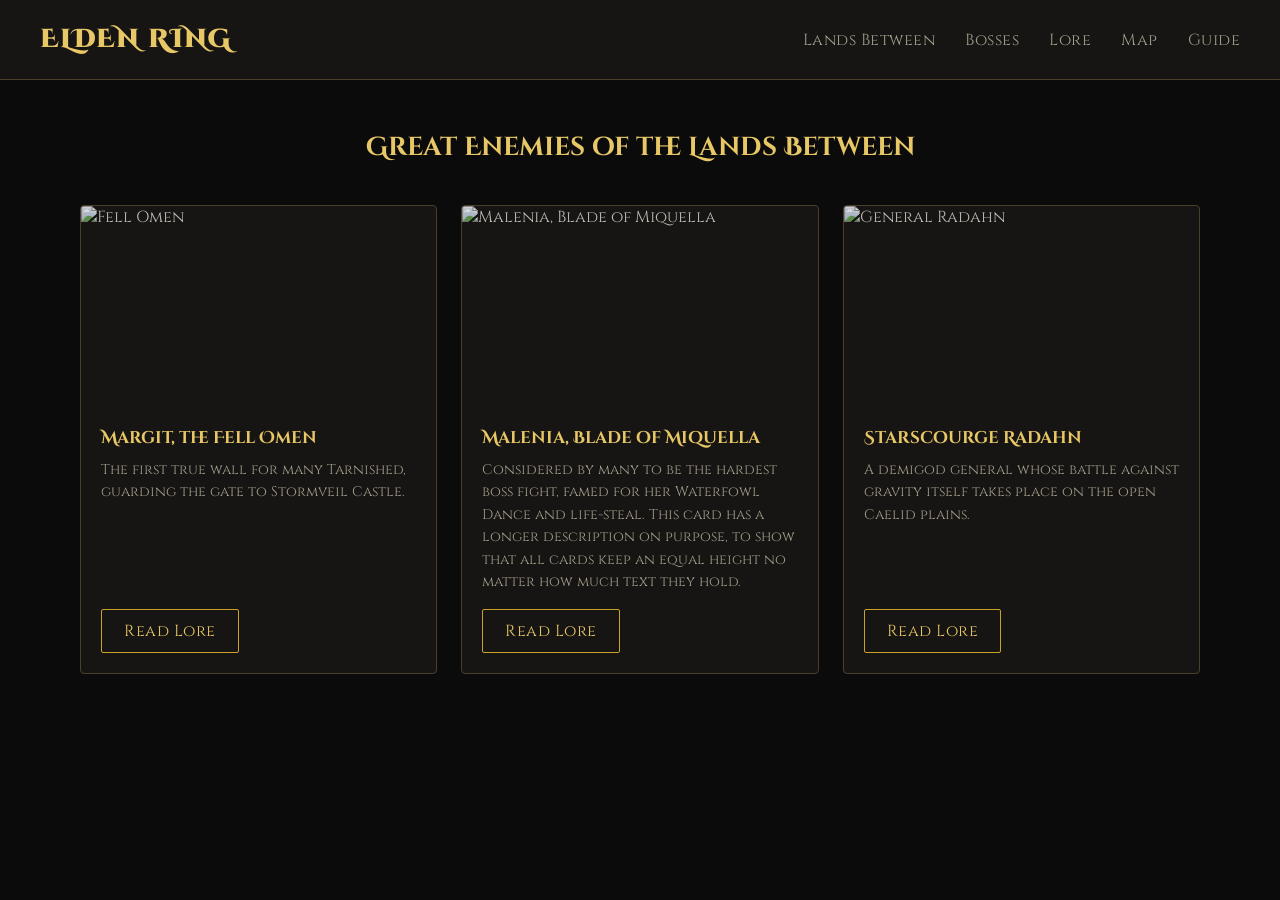
==== part1/index.html @ 5a12318e "WEB assignemnt 2 complete" ====
<!DOCTYPE html>
<html lang="en">
<head>
  <meta charset="UTF-8">
  <meta name="viewport" content="width=device-width, initial-scale=1.0">
  <title>Part 1 - Flexbox</title>
  <link href="https://fonts.googleapis.com/css2?family=Cinzel+Decorative:wght@700;900&family=Cinzel:wght@400;600&display=swap" rel="stylesheet">
  <link rel="stylesheet" href="style.css">
</head>
<body>

  <!--Task 0. Navigation Bar -->
  <header class="header">
    <div class="logo">ELDEN RING</div>
    <nav>
      <ul class="nav-links">
        <li><a href="https://en.bandainamcoent.eu/elden-ring/elden-ring">Lands Between</a></li>
        <li><a href="https://eldenring.fandom.com/ru/wiki/%D0%91%D0%BE%D1%81%D1%81%D1%8B">Bosses</a></li>
        <li><a href="https://eldenring.wiki.fextralife.com/Lore">Lore</a></li>
        <li><a href="https://mapgenie.io/elden-ring/maps/the-lands-between">Map</a></li>
        <li><a href="https://eldenring.fandom.com">Guide</a></li>
      </ul>
    </nav>
  </header>

  <!-- Task 1. Card Row -->
 <main>
    <h1 class="page-title" id="bosses">Great Enemies of the Lands Between</h1>

    <section class="cards">
      <article class="card">
        <img src="C:\Users\Taimas\WEB assignment 2\part1\imges\Margit.jpg" alt="Fell Omen">
        <div class="card-body">
          <h3>Margit, the Fell Omen</h3>
          <p>The first true wall for many Tarnished, guarding the gate to Stormveil Castle.</p>
          <a href="https://eldenring.wiki.fextralife.com/Margit,_The_Fell_Omen" class="btn">Read Lore</a>
        </div>
      </article>

      <article class="card">
        <img src="C:\Users\Taimas\WEB assignment 2\part1\imges\Malenia.jpg" alt="Malenia, Blade of Miquella">
        <div class="card-body">
          <h3>Malenia, Blade of Miquella</h3>
          <p>Considered by many to be the hardest boss fight, famed for her Waterfowl Dance and life-steal. This card has a longer description on purpose, to show that all cards keep an equal height no matter how much text they hold.</p>
          <a href="https://eldenring.wiki.fextralife.com/Malenia,_Blade_of_Miquella" class="btn">Read Lore</a>
        </div>
      </article>

      <article class="card">
        <img src="C:\Users\Taimas\WEB assignment 2\part1\imges\Radahn.jpg" alt="General Radahn">
        <div class="card-body">
          <h3>Starscourge Radahn</h3>
          <p>A demigod general whose battle against gravity itself takes place on the open Caelid plains.</p>
          <a href="https://eldenring.wiki.fextralife.com/Starscourge_Radahn" class="btn">Read Lore</a>
        </div>
      </article>
    </section>
  </main>

</body>
</html>
---- part1/style.css ----
* {
  margin: 0;
  padding: 0;
  box-sizing: border-box;
}

:root {
  --bg: #0b0b0c;
  --bg-panel: #161513;
  --bg-panel-2: #1f1c18;
  --gold: #c9a227;
  --gold-light: #e8c766;
  --text: #ded9cc;
  --text-dim: #a39c8a;
  --border: #4a3f2a;
}

body {
  font-family: 'Cinzel', serif;
  background: var(--bg);
  color: var(--text);
}

/* ---------- Task 0. Navigation Bar ---------- */
.header {
  display: flex;
  justify-content: space-between;
  align-items: center;
  min-height: 80px;
  padding: 0 40px;
  background: var(--bg-panel);
  border-bottom: 1px solid var(--border);
}

.logo {
  font-family: 'Cinzel Decorative', serif;
  color: var(--gold-light);
  font-size: 26px;
  font-weight: 900;
  letter-spacing: 1px;
}

.nav-links {
  display: flex;
  gap: 30px;
  list-style: none;
}

.nav-links a {
  color: var(--text-dim);
  text-decoration: none;
  letter-spacing: 0.5px;
  transition: color 0.2s;
}

.nav-links a:hover {
  color: var(--gold);
}

/* ---------- Task 1. Card Row ---------- */
.page-title {
  font-family: 'Cinzel Decorative', serif;
  text-align: center;
  color: var(--gold-light);
  padding: 50px 20px 0;
  font-size: 26px;
}

.cards {
  display: flex;
  flex-wrap: wrap;
  gap: 24px;
  max-width: 1200px;
  margin: 0 auto;
  padding: 40px;
}

.card {
  display: flex;
  flex-direction: column;
  flex: 1 1 260px;
  background: var(--bg-panel);
  border: 1px solid var(--border);
  border-radius: 4px;
  overflow: hidden;
  transition: transform 0.3s, border-color 0.3s, box-shadow 0.3s;
}

.card:hover {
  transform: translateY(-8px);
  border-color: var(--gold);
  box-shadow: 0 12px 28px rgba(201, 162, 39, 0.25);
}

.card img {
  width: 100%;
  height: 200px;
  object-fit: cover;
  display: block;
  filter: grayscale(30%) brightness(0.85);
}

.card-body {
  display: flex;
  flex-direction: column;
  flex: 1;
  padding: 20px;
}

.card-body h3 {
  font-family: 'Cinzel Decorative', serif;
  color: var(--gold-light);
  margin-bottom: 10px;
  font-size: 17px;
}

.card-body p {
  flex: 1;
  line-height: 1.6;
  color: var(--text-dim);
  font-size: 14px;
}

.btn {
  margin-top: 16px;
  align-self: flex-start;
  padding: 10px 22px;
  background: transparent;
  border: 1px solid var(--gold);
  color: var(--gold-light);
  text-decoration: none;
  border-radius: 2px;
  letter-spacing: 0.5px;
  transition: background 0.2s, color 0.2s;
}

.btn:hover {
  background: var(--gold);
  color: #0b0b0c;
}

@media (max-width: 600px) {
  .header {
    flex-direction: column;
    gap: 12px;
    padding: 16px;
  }

  .nav-links {
    gap: 16px;
    flex-wrap: wrap;
    justify-content: center;
  }
}
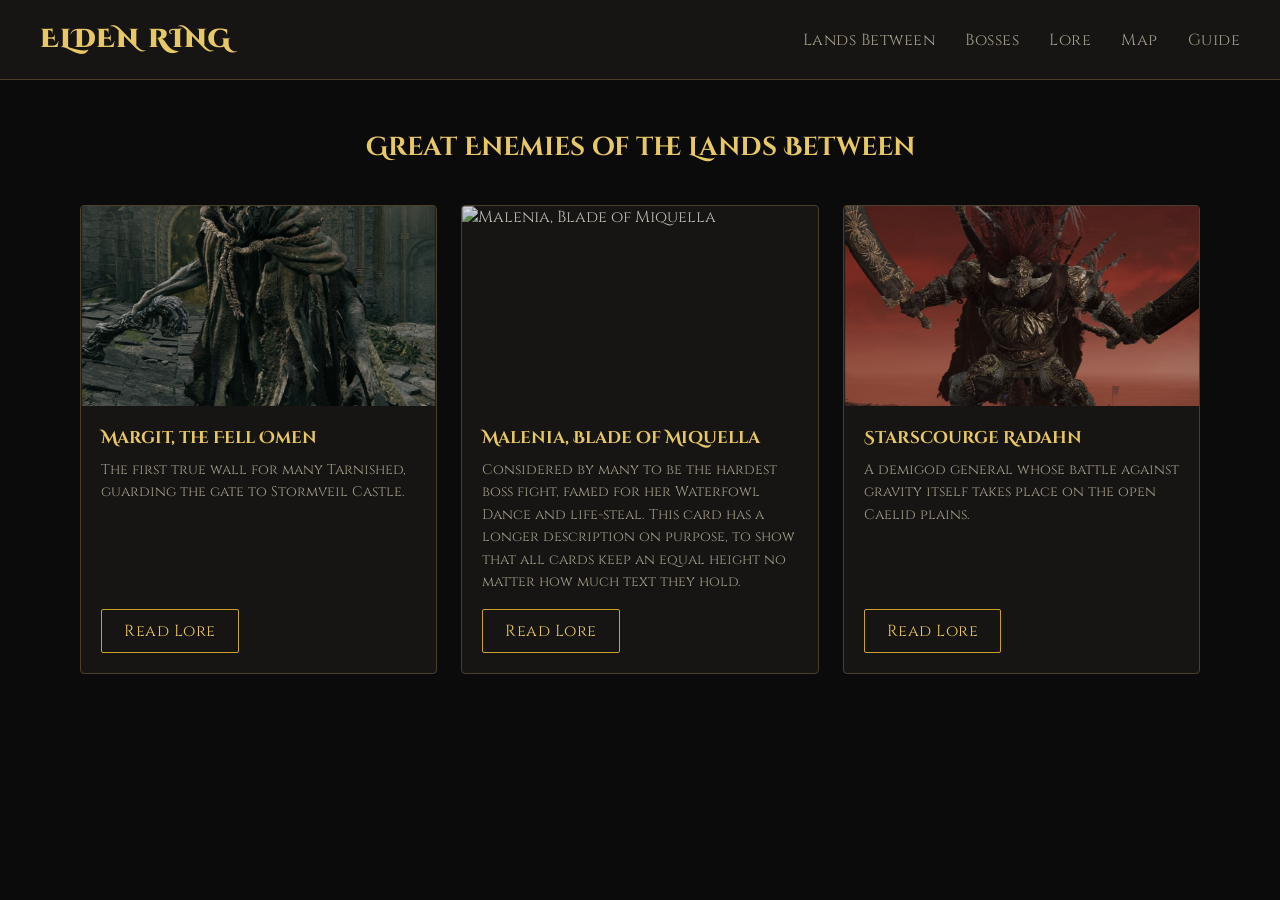
==== commit 6eb7834f: "Images fixed" ====
--- a/part1/index.html
+++ b/part1/index.html
@@ -29,7 +29,7 @@
 
     <section class="cards">
       <article class="card">
-        <img src="C:\Users\Taimas\WEB assignment 2\part1\imges\Margit.jpg" alt="Fell Omen">
+        <img src="imges\Margit.jpg" alt="Fell Omen">
         <div class="card-body">
           <h3>Margit, the Fell Omen</h3>
           <p>The first true wall for many Tarnished, guarding the gate to Stormveil Castle.</p>
@@ -38,7 +38,8 @@
       </article>
 
       <article class="card">
-        <img src="C:\Users\Taimas\WEB assignment 2\part1\imges\Malenia.jpg" alt="Malenia, Blade of Miquella">
+        <img src="C:\Users\Taimas\WEB
+         assignment 2\part1\imges\Malenia.jpg" alt="Malenia, Blade of Miquella">
         <div class="card-body">
           <h3>Malenia, Blade of Miquella</h3>
           <p>Considered by many to be the hardest boss fight, famed for her Waterfowl Dance and life-steal. This card has a longer description on purpose, to show that all cards keep an equal height no matter how much text they hold.</p>
@@ -47,7 +48,7 @@
       </article>
 
       <article class="card">
-        <img src="C:\Users\Taimas\WEB assignment 2\part1\imges\Radahn.jpg" alt="General Radahn">
+        <img src="imges\Radahn.jpg" alt="General Radahn">
         <div class="card-body">
           <h3>Starscourge Radahn</h3>
           <p>A demigod general whose battle against gravity itself takes place on the open Caelid plains.</p>
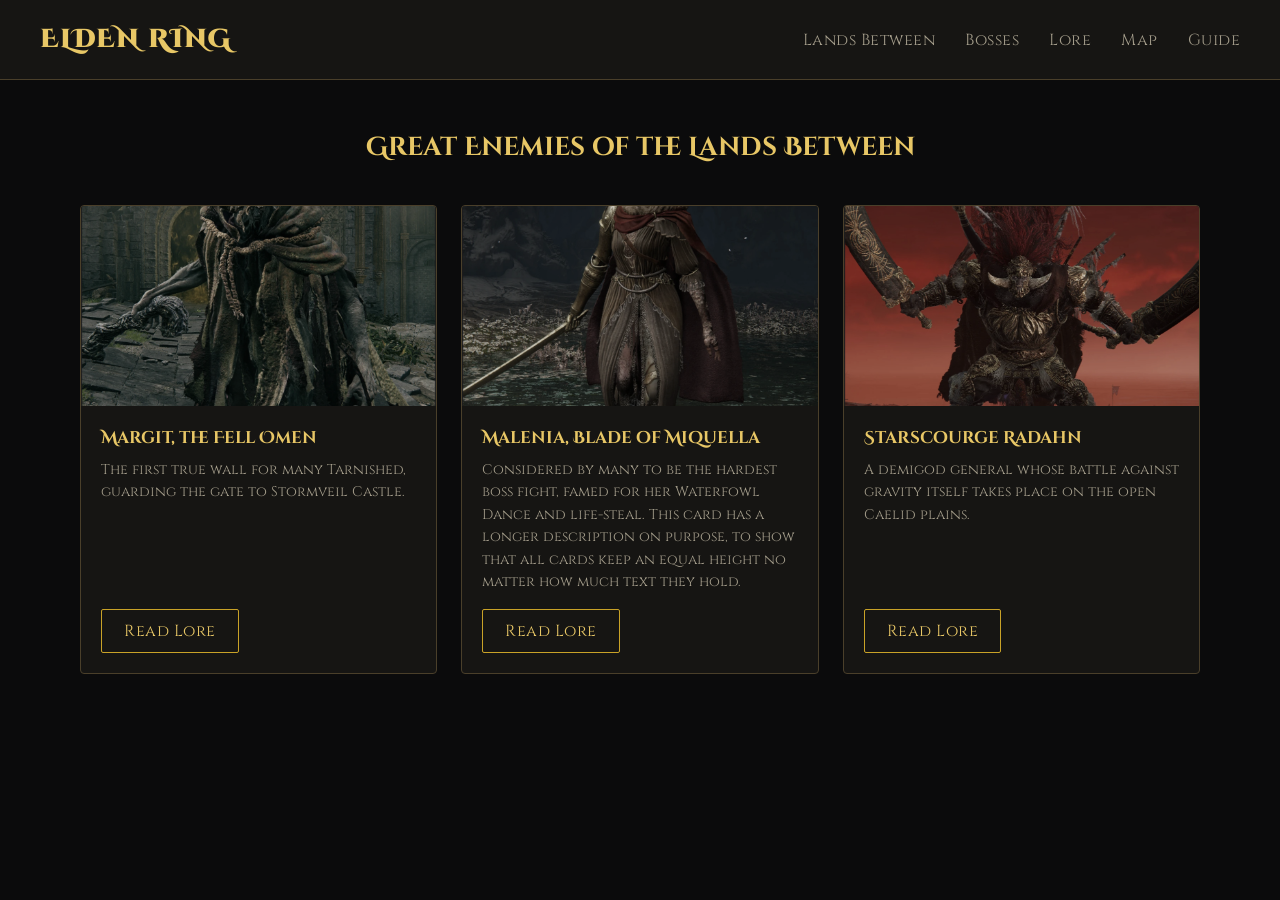
==== commit 933a97d3: "Images fixed" ====
--- a/part1/index.html
+++ b/part1/index.html
@@ -38,8 +38,7 @@
       </article>
 
       <article class="card">
-        <img src="C:\Users\Taimas\WEB
-         assignment 2\part1\imges\Malenia.jpg" alt="Malenia, Blade of Miquella">
+        <img src="imges\Malenia.jpg" alt="Malenia, Blade of Miquella">
         <div class="card-body">
           <h3>Malenia, Blade of Miquella</h3>
           <p>Considered by many to be the hardest boss fight, famed for her Waterfowl Dance and life-steal. This card has a longer description on purpose, to show that all cards keep an equal height no matter how much text they hold.</p>
